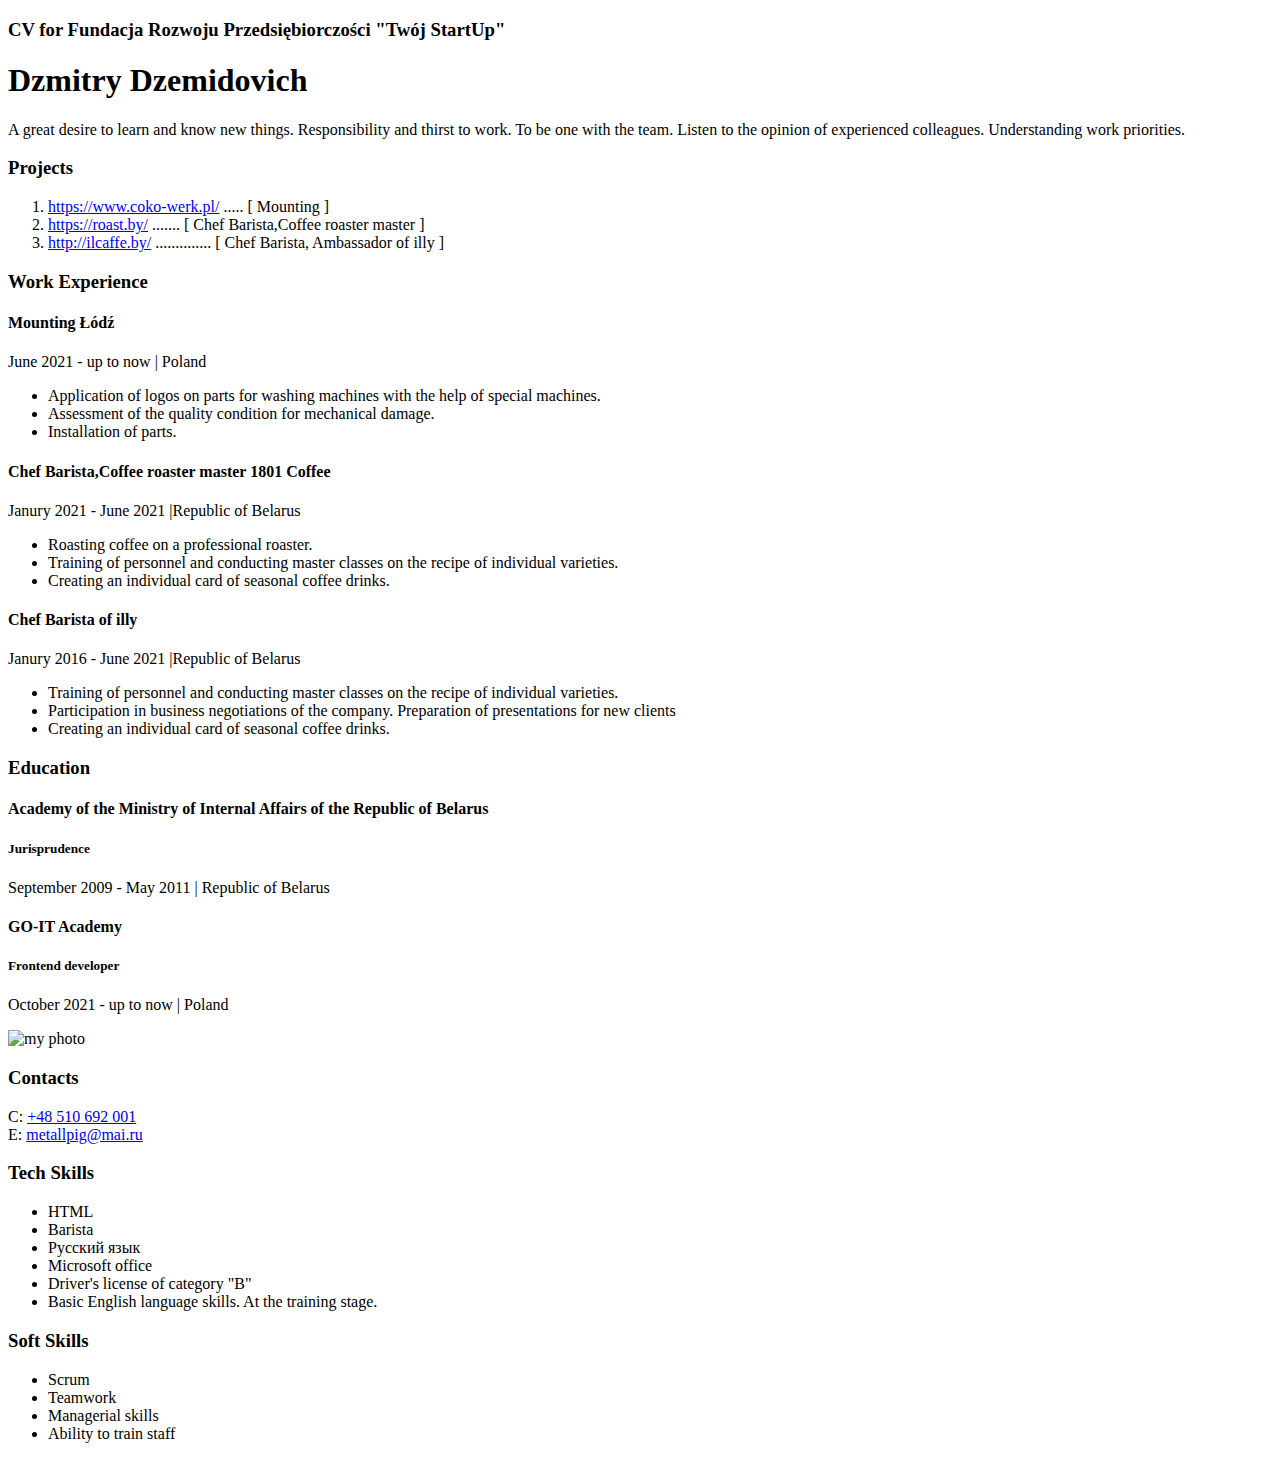
==== my poland.html @ 98b44cee "html file" ====
<!DOCTYPE html>
<!-- saved from url=(0032)http://127.0.0.1:5500/index.html -->
<html lang="en"><head><meta http-equiv="Content-Type" content="text/html; charset=UTF-8">
    
    <meta http-equiv="X-UA-Compatible" content="IE=edge">
    <meta name="viewport" content="width=device-width, initial-scale=1.0">
    <title>my poland</title>
    <link rel="preconnect" href="https://fonts.googleapis.com/">
    <link rel="preconnect" href="https://fonts.gstatic.com/" crossorigin="">
    <link href="./my poland_files/css2" rel="stylesheet">
    
    <link rel="stylesheet" href="./my poland_files/style.css">
</head>
<body>
    
    <!--Main container-->
    <div class="main-container">
    
        <div>
            <!--Main content section-->
            <div class="main-content-section">
    
                <!--About me section-->
                <div class="about-me-section">
                    <h3 class="about-me">CV for Fundacja Rozwoju Przedsiębiorczości "Twój StartUp"</h3>
                    <h1 class="about-me-name">Dzmitry Dzemidovich</h1>
    
                    <p class="about-me-desription">A great desire to learn and know new things. Responsibility and thirst to work. To be one with the team. Listen to the
                    opinion of experienced colleagues. Understanding work priorities.
                    </p>
                </div>
                <!--My projects section-->
                <div class="my-projects-section">
                    <h3 class="main-content-title">Projects</h3>
                    <ol class="my-projects-list">
                        <li class="my-projects-item">
                            <span class="my-projects-text">
                                <a href="https://www.coko-werk.pl/" class="my-projects-link">https://www.coko-werk.pl/</a>
                                .....
                                <span class="my-projects-bracket">[</span> Mounting <span class="my-projects-bracket">]</span>
                            </span>
                        </li>
                        <li class="my-projects-item">
                            <span class="my-projects-text">
                                <a href="https://roast.by/" class="my-projects-link">https://roast.by/</a>
                                .......
                                <span class="my-projects-bracket">[</span> Chef Barista,Coffee roaster master <span class="my-projects-bracket">]</span>
                            </span>
                        </li>
                        <li class="my-projects-item">
                            <span class="my-projects-text">
                                <a href="http://ilcaffe.by/" class="my-projects-link">http://ilcaffe.by/</a>
                                ..............
                                <span class="my-projects-bracket">[</span> Chef Barista, Ambassador of illy <span class="my-projects-bracket">]</span>
                            </span>
                        </li>
                    </ol>
                </div>
                <!--My Work Experience-->
                <div class="my-work-experience-section">
                    <h3 class="main-content-title">Work Experience</h3>
                    <!--company 1-->
                    <div class="my-work-experience-company-block">
                        <h4 class="my-work-experience-position">Mounting <span class="my-work-experience-company">Łódź</span></h4>
    
                        <p class="my-work-experience-time">June 2021 - up to now <span class="my-work-experience-divider">|</span> Poland</p>
    
                        <ul class="my-work-experience-duties">
    
                            <li class="my-work-experience-duty">Application of logos on parts for washing machines with the help of special machines.</li>
                            <li class="my-work-experience-duty">Assessment of the quality condition for mechanical damage.
                            </li>
                            <li class="my-work-experience-duty">Installation of parts.</li>
                           
                        </ul>
                    </div>
    
    
                    <!--company 2-->
                    <div>
                        <div>
                            <h4 class="my-work-experience-position">Chef Barista,Coffee roaster master <span class="my-work-experience-company">1801 Coffee

                            </span></h4>
    
                            <p class="my-work-experience-time">Janury 2021 - June 2021 <span class="my-work-experience-divider">|</span>Republic of Belarus</p>
                            <ul class="my-work-experience-duties">
    
                                <li class="my-work-experience-duty">Roasting coffee on a professional roaster.</li>
                                <li class="my-work-experience-duty">Training of personnel and conducting master classes on
                                the recipe of individual varieties.</li>
                                <li class="my-work-experience-duty">Creating an individual card of seasonal coffee drinks.</li>
    
                            </ul>
    
                        </div>
                    </div>
    
                    <!--company 3-->
                    <div>
                        <div>
                            <h4 class="my-work-experience-position">Chef Barista of <span class="my-work-experience-company">illy</span></h4>
    
                            <p class="my-work-experience-time">Janury 2016 - June 2021 <span class="my-work-experience-divider">|</span>Republic of Belarus</p>
                            <ul class="my-work-experience-duties">
                                <li class="my-work-experience-duty">Training of personnel and conducting master classes on
                                    the recipe of individual varieties.</li>
                                <li class="my-work-experience-duty">Participation in business negotiations of the company. Preparation of presentations for new clients</li>
                                <li class="my-work-experience-duty">Creating an individual card of seasonal coffee drinks.
                                </li>
                            </ul>
    
                        </div>
                    </div>
                </div>
    
                <!--My Education-->
                <div class="my-education-section">
                    <h3 class="main-content-title">Education</h3>
    
                    <div>
    
                        <h4><span class="my-work-experience-company">Academy of the Ministry of Internal Affairs of the
                                Republic of Belarus</span></h4>
                    </div>
                    <div>
    
                        <h5 class="my-education-position">Jurisprudence</h5>
                        <p class="my-work-education-time">September 2009 - May 2011 
                        <span class="my-work-experience-divider">|</span> Republic of Belarus</p>
                    </div>
                    <div>

                        <h4><span class="my-work-experience-company">GO-IT Academy</span></h4>
                    </div>
                    <div>
                                        
                        <h5 class="my-education-position">Frontend developer</h5>
                        <p class="my-work-education-time">October 2021 - up to now
                        <span class="my-work-experience-divider">|</span> Poland
                        </p>

                    </div>
                </div>
            </div>
    
    
        </div>
    
        <!--Main sidebar section-->
        <aside class="sidebar-section">
            <img src="./my poland_files/2e3a795f6bf4db5e86344252f9f86523.jpg" alt="my photo" width="370" <!--main="" contacts="" section--="">
            <div class="contacts-section">
                <h3 class="sidebar-title">Contacts</h3>
                <div>
                    <span class="contacts-section-type">C:</span>
                    <a class="contacts-section-link" href="tel:+48510692001"> +48 510 692 001 </a>
                </div>
                <div>
                    <span class="contacts-section-type">E:</span>
                    <a class="contacts-section-link" href="mailto:metallpig@mail.ru">metallpig@mai.ru</a>
                </div>
            </div>
    
            <!--Tech skills section-->
            <div class="tech-skills-section">
                <h3 class="sidebar-title">Tech Skills</h3>
                <ul class="tech-skills-list">
                    <li class="tech-skills-item"><span class="tech-skills-item-text">HTML</span></li>
                    <li class="tech-skills-item"><span class="tech-skills-item-text">Barista</span></li>
                    <li class="tech-skills-item"><span class="tech-skills-item-text">Русский язык</span></li>
                    <li class="tech-skills-item"><span class="tech-skills-item-text">Microsoft office</span></li>
                    <li class="tech-skills-item"><span class="tech-skills-item-text">Driver's license of category "B"</span></li>
                    <li class="tech-skills-item"><span class="tech-skills-item-text">Basic English language skills. At the training stage.</span></li>
                </ul>
            </div>
    
            <!--Soft Skills section-->
            <div class="soft-skills-section">
                <h3 class="sidebar-title">Soft Skills</h3>
                <ul class="soft-skills-list">
                    <li class="soft-skills-item"><span class="soft-skills-item-text">Scrum</span></li>
                    <li class="soft-skills-item"><span class="soft-skills-item-text">Teamwork</span></li>
                    <li class="soft-skills-item"><span class="soft-skills-item-text">Managerial skills</span></li>
                    <li class="soft-skills-item"><span class="soft-skills-item-text">Ability to train staff</span></li>
                </ul>
            </div>
    </aside></div>
    


<!-- Code injected by live-server -->
<script type="text/javascript">
	// <![CDATA[  <-- For SVG support
	if ('WebSocket' in window) {
		(function () {
			function refreshCSS() {
				var sheets = [].slice.call(document.getElementsByTagName("link"));
				var head = document.getElementsByTagName("head")[0];
				for (var i = 0; i < sheets.length; ++i) {
					var elem = sheets[i];
					var parent = elem.parentElement || head;
					parent.removeChild(elem);
					var rel = elem.rel;
					if (elem.href && typeof rel != "string" || rel.length == 0 || rel.toLowerCase() == "stylesheet") {
						var url = elem.href.replace(/(&|\?)_cacheOverride=\d+/, '');
						elem.href = url + (url.indexOf('?') >= 0 ? '&' : '?') + '_cacheOverride=' + (new Date().valueOf());
					}
					parent.appendChild(elem);
				}
			}
			var protocol = window.location.protocol === 'http:' ? 'ws://' : 'wss://';
			var address = protocol + window.location.host + window.location.pathname + '/ws';
			var socket = new WebSocket(address);
			socket.onmessage = function (msg) {
				if (msg.data == 'reload') window.location.reload();
				else if (msg.data == 'refreshcss') refreshCSS();
			};
			if (sessionStorage && !sessionStorage.getItem('IsThisFirstTime_Log_From_LiveServer')) {
				console.log('Live reload enabled.');
				sessionStorage.setItem('IsThisFirstTime_Log_From_LiveServer', true);
			}
		})();
	}
	else {
		console.error('Upgrade your browser. This Browser is NOT supported WebSocket for Live-Reloading.');
	}
	// ]]>
</script>
</body></html>
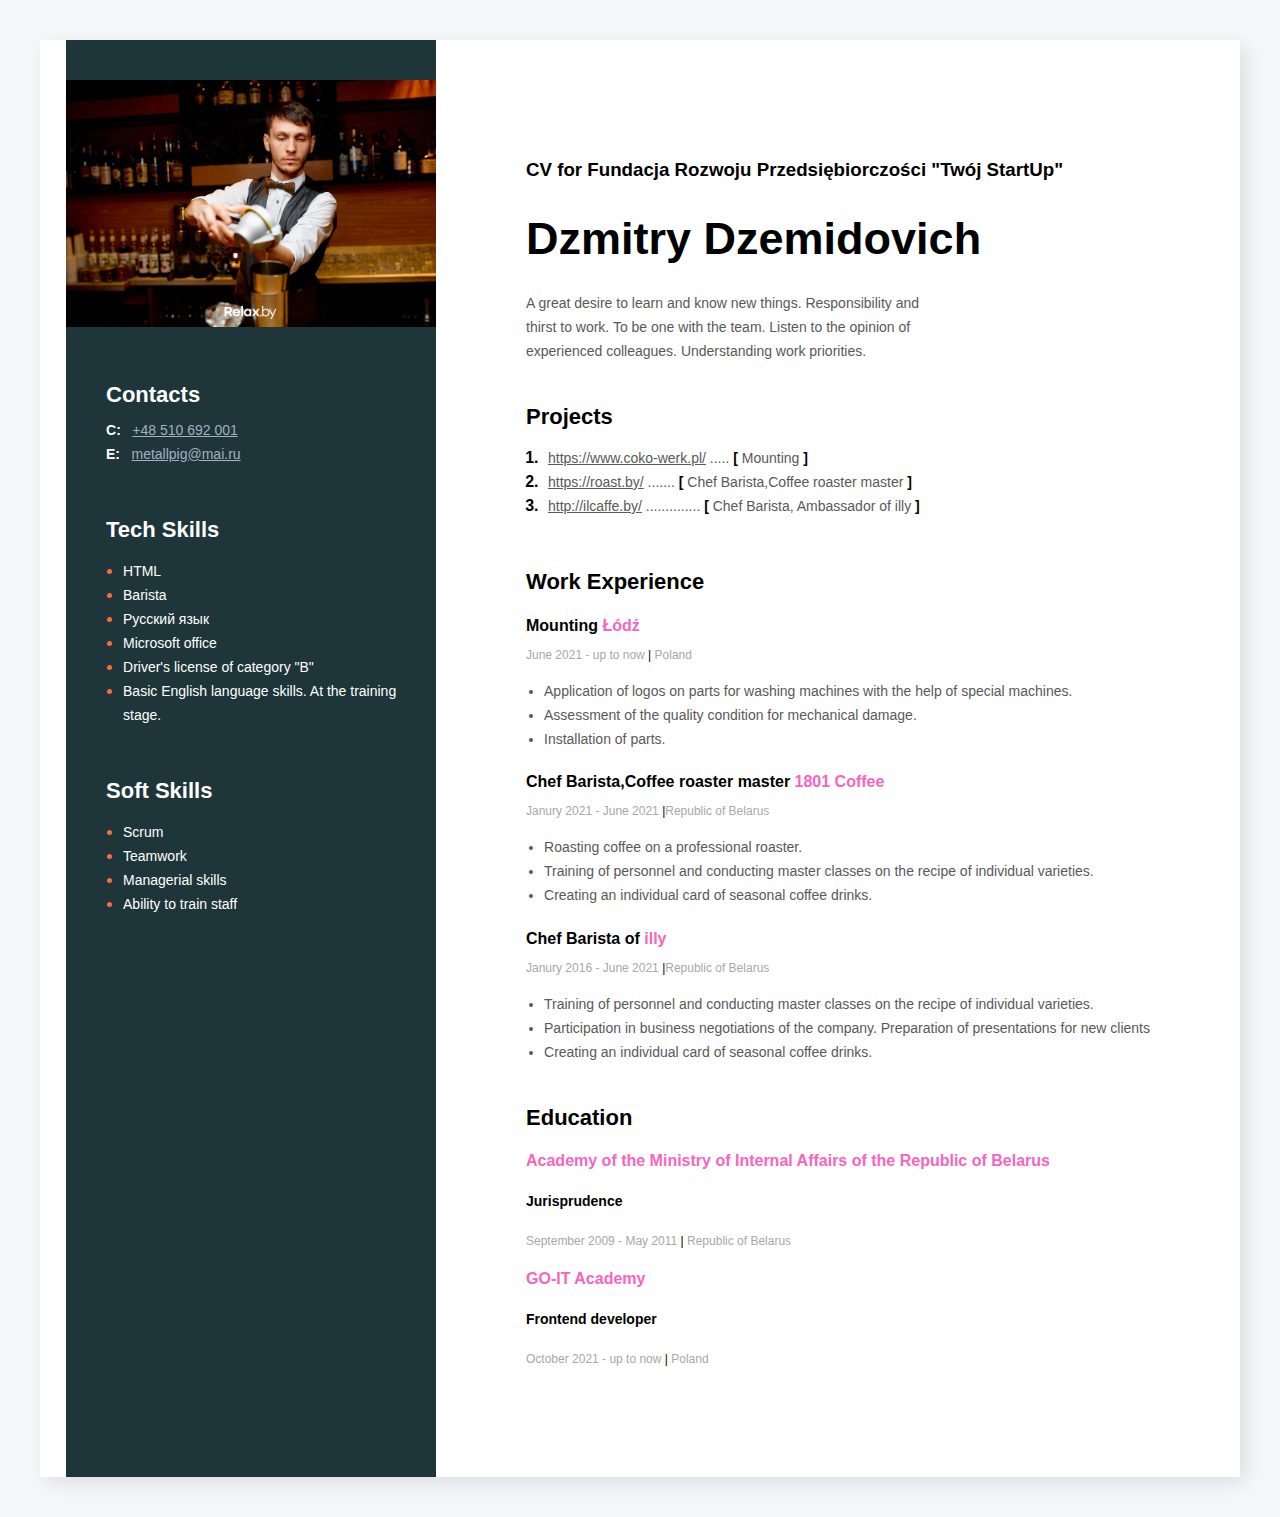
==== commit e656d126: "repositiry one resume" ====
--- a/my poland.html
+++ b/my poland.html
@@ -1,7 +1,8 @@
 <!DOCTYPE html>
 <!-- saved from url=(0032)http://127.0.0.1:5500/index.html -->
-<html lang="en"><head><meta http-equiv="Content-Type" content="text/html; charset=UTF-8">
-    
+<html lang="en">
+    <head>
+    <meta http-equiv="Content-Type" content="text/html; charset=UTF-8"> 
     <meta http-equiv="X-UA-Compatible" content="IE=edge">
     <meta name="viewport" content="width=device-width, initial-scale=1.0">
     <title>my poland</title>
--- a/my poland_files/style.css
+++ b/my poland_files/style.css
@@ -0,0 +1,230 @@
+body {
+  font-family: "Montserrat", sans-serif;
+
+  background-color: #f5f7fa;
+}
+.main-container {
+  display: flex;
+  flex-direction: row-reverse;
+  width: 1200px;
+  background-color: #fff;
+  margin: 40px auto;
+  box-shadow: 6px 6px 20px rgba(0, 0, 0, 0.1);
+}
+/* Main-content-section */
+
+.main-content-section {
+  padding: 100px 90px;
+}
+
+.main-content-title {
+  font-style: normal;
+  font-weight: bold;
+  font-size: 22px;
+  line-height: 27px;
+  color: #000;
+  margin-bottom: 10px;
+}
+/* about-me-section */
+.about-me-section {
+  margin-bottom: 40px;
+}
+
+.about-me-profession {
+  font-style: normal;
+  font-weight: bold;
+  font-size: 14px;
+  line-height: 17px;
+  color: #000;
+  margin-bottom: 20px;
+}
+
+.about-me-name {
+  font-style: normal;
+  font-weight: bold;
+  font-size: 45px;
+  line-height: 55px;
+  color: #000000;
+  margin-bottom: 25px;
+}
+
+.about-me-desription {
+  width: 400px;
+  font-style: normal;
+  font-weight: normal;
+  font-size: 14px;
+  line-height: 24px;
+  color: #595959;
+}
+/* about-me-section */
+
+.my-projects-section {
+  margin-bottom: 50px;
+}
+
+.my-projects-list {
+  padding: 0 0 0 17px;
+}
+
+/* my-work-experience */
+
+.my-work-experience-company {
+  color: #f865c0;
+}
+.my-work-experience-position {
+  font-style: normal;
+  font-weight: bold;
+  font-size: 16px;
+  line-height: 20px;
+  color: #000;
+  margin-bottom: 10px;
+}
+.my-work-experience-time {
+  font-style: normal;
+  font-weight: normal;
+  font-size: 12px;
+  line-height: 15px;
+  color: #a8a8a8;
+  margin-bottom: 10px;
+}
+.my-work-experience-divider {
+  color: #000;
+}
+
+.my-work-experience-duties {
+  padding-left: 18px;
+}
+.my-work-experience-duty {
+  font-style: normal;
+  font-weight: normal;
+  font-size: 14px;
+  line-height: 24px;
+  color: #595959;
+}
+
+.my-work-experience-company-block {
+  margin: 0 15px 0 0;
+}
+/* my-education-block */
+.my-education-section {
+  margin: 40px 0 0 0;
+}
+
+.my-education-position {
+  font-style: normal;
+  font-weight: bold;
+  font-size: 14px;
+  line-height: 17px;
+  color: #000000;
+  margin-bottom: 10px 0 10px 0;
+}
+.my-work-education-time {
+  font-style: normal;
+  font-weight: normal;
+  font-size: 12px;
+  line-height: 15px;
+  color: #a8a8a8;
+  margin-bottom: 10px;
+}
+.my-projects-item {
+  color: #000;
+  font-weight: bold;
+}
+.my-projects-link {
+  font-style: normal;
+  font-weight: normal;
+  font-size: 14px;
+  line-height: 24px;
+  color: #595959;
+}
+
+.my-projects-text {
+  font-style: normal;
+  font-weight: normal;
+  font-size: 14px;
+  line-height: 24px;
+  color: #595959;
+  margin-left: 5px;
+}
+.my-projects-bracket {
+  font-style: normal;
+  font-weight: bold;
+  font-size: 14px;
+  line-height: 24px;
+  color: #000000;
+}
+/* sidebar-section */
+.sidebar-section {
+  background-color: #1e3639;
+  width: 370px;
+  padding: 40px 0;
+}
+
+.contacts-section,
+.tech-skills-section,
+.soft-skills-section {
+  margin: 50px 0 0 40px;
+}
+
+.sidebar-title {
+  font-style: normal;
+  font-weight: bold;
+  line-height: 27px;
+  font-size: 22px;
+  color: #fff;
+  margin-bottom: 10px;
+}
+
+/* contacts-section */
+.contacts-section-type {
+  font-style: normal;
+  font-weight: bold;
+  font-size: 14px;
+  line-height: 24px;
+  color: #fff;
+  margin-right: 7px;
+}
+
+.contacts-section-link {
+  font-style: normal;
+  font-weight: normal;
+  font-size: 14px;
+  line-height: 24px;
+  color: #a3afc2;
+}
+
+/* tech-skills-section */
+
+.tech-skills-list {
+  padding: 0 0 0 17px;
+}
+
+.tech-skills-item {
+  color: #fb6d3a;
+}
+
+.tech-skills-item-text {
+  font-style: normal;
+  font-weight: normal;
+  font-size: 14px;
+  line-height: 24px;
+  color: #fff;
+}
+
+/* soft-skills-section */
+
+.soft-skills-list {
+  padding: 0 0 0 17px;
+}
+
+.soft-skills-item {
+  color: #fb6d3a;
+}
+
+.soft-skills-item-text {
+  color: #fff;
+  font-style: normal;
+  font-weight: normal;
+  font-size: 14px;
+  line-height: 24px;
+}
